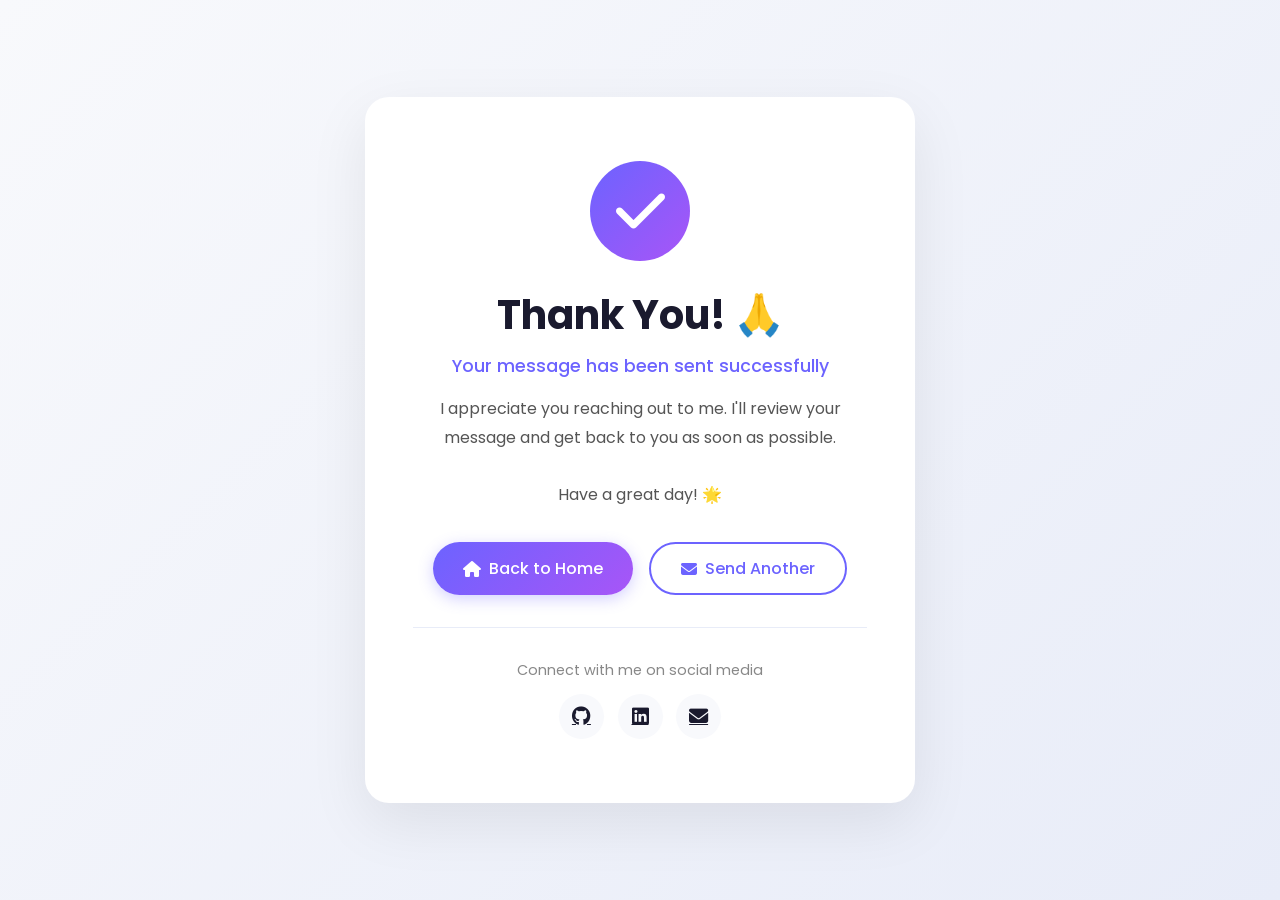
==== thank-you.html @ 38e4b90c "Added Thank You page and updated contact form" ====
<!DOCTYPE html>
<html lang="en">
<head>
    <meta charset="UTF-8">
    <meta name="viewport" content="width=device-width, initial-scale=1.0">
    <title>Thank You | Chaiti Das</title>
    
    <!-- Google Font -->
    <link rel="preconnect" href="https://fonts.googleapis.com">
    <link rel="preconnect" href="https://fonts.gstatic.com" crossorigin>
    <link href="https://fonts.googleapis.com/css2?family=Poppins:wght@300;400;500;600;700;800&display=swap" rel="stylesheet">
    
    <!-- Font Awesome -->
    <link rel="stylesheet" href="https://cdnjs.cloudflare.com/ajax/libs/font-awesome/6.7.2/css/all.min.css">
    
    <style>
        /*================ RESET =================*/
        * {
            margin: 0;
            padding: 0;
            box-sizing: border-box;
        }
        
        body {
            font-family: 'Poppins', sans-serif;
            min-height: 100vh;
            display: flex;
            justify-content: center;
            align-items: center;
            background: linear-gradient(135deg, #f8f9fc 0%, #e8ecf8 100%);
            padding: 20px;
        }
        
        /*================ THANK YOU CONTAINER =================*/
        .thankyou-container {
            background: #ffffff;
            padding: 4rem 3rem;
            border-radius: 24px;
            text-align: center;
            max-width: 550px;
            width: 100%;
            box-shadow: 0 20px 60px rgba(0, 0, 0, 0.08);
            animation: fadeInUp 0.6s ease;
        }
        
        @keyframes fadeInUp {
            from {
                opacity: 0;
                transform: translateY(30px);
            }
            to {
                opacity: 1;
                transform: translateY(0);
            }
        }
        
        /*================ ICON =================*/
        .success-icon {
            width: 100px;
            height: 100px;
            background: linear-gradient(135deg, #6c63ff, #a855f7);
            border-radius: 50%;
            display: flex;
            align-items: center;
            justify-content: center;
            margin: 0 auto 1.5rem;
            animation: popIn 0.5s ease 0.3s both;
        }
        
        @keyframes popIn {
            0% {
                transform: scale(0);
            }
            50% {
                transform: scale(1.2);
            }
            100% {
                transform: scale(1);
            }
        }
        
        .success-icon i {
            font-size: 3.5rem;
            color: #fff;
        }
        
        /*================ TYPOGRAPHY =================*/
        .thankyou-container h1 {
            font-size: 2.5rem;
            font-weight: 700;
            color: #1a1a2e;
            margin-bottom: 0.5rem;
        }
        
        .thankyou-container .subtitle {
            font-size: 1.1rem;
            color: #6c63ff;
            font-weight: 500;
            margin-bottom: 1rem;
        }
        
        .thankyou-container .message {
            font-size: 1rem;
            color: #555;
            line-height: 1.8;
            margin-bottom: 2rem;
        }
        
        /*================ BUTTONS =================*/
        .btn-group {
            display: flex;
            gap: 1rem;
            justify-content: center;
            flex-wrap: wrap;
        }
        
        .btn {
            display: inline-flex;
            align-items: center;
            gap: 0.5rem;
            padding: 12px 30px;
            border-radius: 50px;
            font-weight: 500;
            font-size: 1rem;
            text-decoration: none;
            transition: all 0.3s ease;
            cursor: pointer;
            border: none;
        }
        
        .btn-primary {
            background: linear-gradient(135deg, #6c63ff, #a855f7);
            color: #fff;
            box-shadow: 0 4px 15px rgba(108, 99, 255, 0.3);
        }
        
        .btn-primary:hover {
            transform: translateY(-3px);
            box-shadow: 0 8px 25px rgba(108, 99, 255, 0.4);
        }
        
        .btn-secondary {
            background: transparent;
            color: #6c63ff;
            border: 2px solid #6c63ff;
        }
        
        .btn-secondary:hover {
            background: #6c63ff;
            color: #fff;
            transform: translateY(-3px);
        }
        
        /*================ SOCIAL ICONS =================*/
        .social-share {
            margin-top: 2rem;
            padding-top: 2rem;
            border-top: 1px solid #e8ecf8;
        }
        
        .social-share p {
            font-size: 0.9rem;
            color: #888;
            margin-bottom: 0.8rem;
        }
        
        .social-share a {
            display: inline-flex;
            width: 45px;
            height: 45px;
            border-radius: 50%;
            background: #f8f9fc;
            align-items: center;
            justify-content: center;
            color: #1a1a2e;
            font-size: 1.2rem;
            transition: all 0.3s ease;
            margin: 0 0.3rem;
        }
        
        .social-share a:hover {
            background: #6c63ff;
            color: #fff;
            transform: translateY(-5px);
        }
        
        /*================ RESPONSIVE =================*/
        @media (max-width: 480px) {
            .thankyou-container {
                padding: 2.5rem 1.5rem;
            }
            
            .thankyou-container h1 {
                font-size: 2rem;
            }
            
            .success-icon {
                width: 80px;
                height: 80px;
            }
            
            .success-icon i {
                font-size: 2.8rem;
            }
            
            .btn-group {
                flex-direction: column;
                align-items: center;
            }
            
            .btn {
                width: 100%;
                justify-content: center;
            }
        }
    </style>
</head>
<body>
    
    <div class="thankyou-container">
        <!-- Success Icon -->
        <div class="success-icon">
            <i class="fa-solid fa-check"></i>
        </div>
        
        <!-- Title -->
        <h1>Thank You! 🙏</h1>
        <p class="subtitle">Your message has been sent successfully</p>
        
        <!-- Message -->
        <p class="message">
            I appreciate you reaching out to me. I'll review your message 
            and get back to you as soon as possible. 
            <br><br>
            Have a great day! 🌟
        </p>
        
        <!-- Buttons -->
        <div class="btn-group">
            <a href="index.html" class="btn btn-primary">
                <i class="fa-solid fa-house"></i>
                Back to Home
            </a>
            <a href="index.html#contact" class="btn btn-secondary">
                <i class="fa-solid fa-envelope"></i>
                Send Another
            </a>
        </div>
        
        <!-- Social Share -->
        <div class="social-share">
            <p>Connect with me on social media</p>
            <div>
                <a href="https://github.com/dchaity" target="_blank">
                    <i class="fab fa-github"></i>
                </a>
                <a href="https://www.linkedin.com/in/chaity-das-682bb32a3" target="_blank">
                    <i class="fab fa-linkedin"></i>
                </a>
                <a href="mailto:dchaity240@gmail.com">
                    <i class="fa-solid fa-envelope"></i>
                </a>
            </div>
        </div>
    </div>
    
</body>
</html>
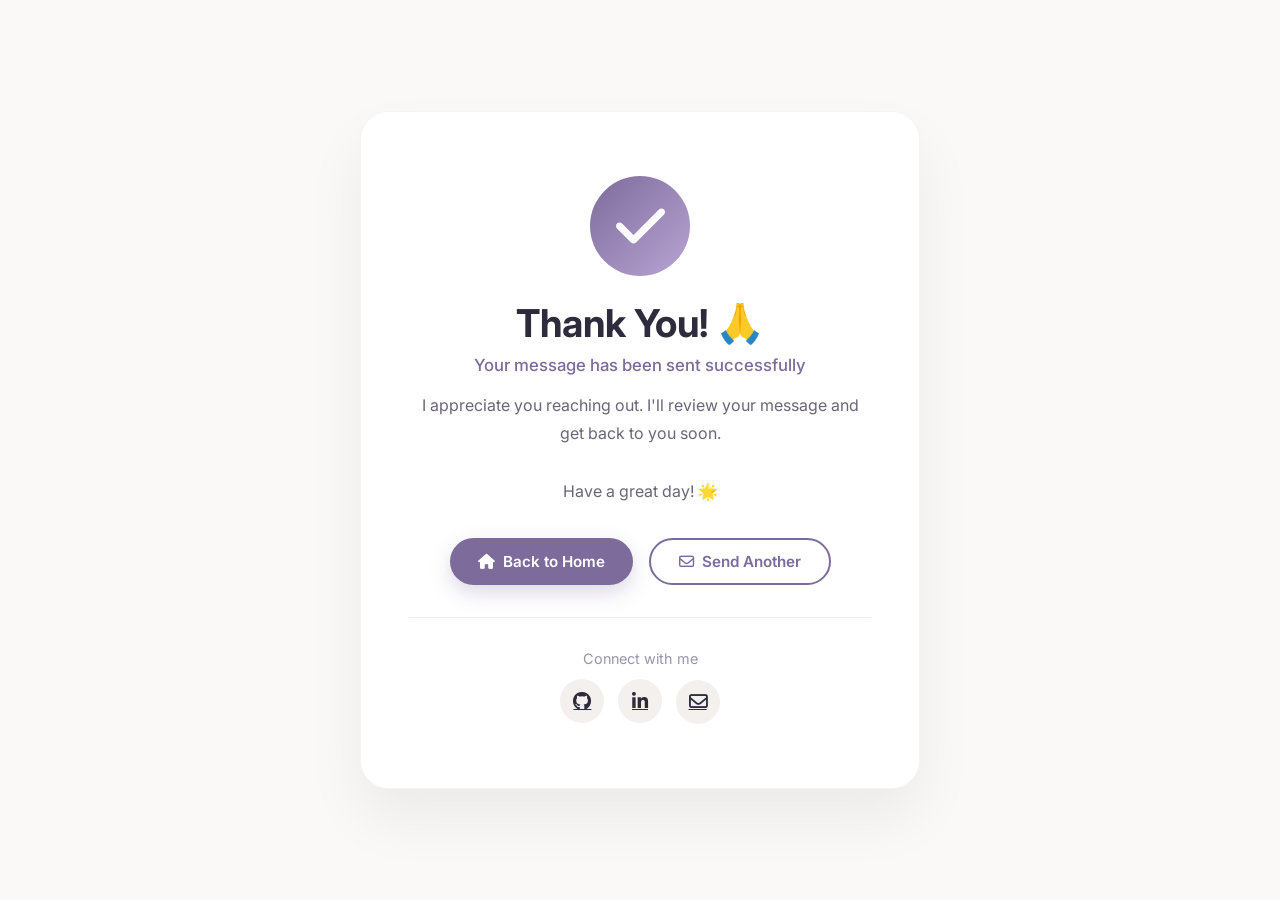
==== commit 0cd9e90e: "Portfolio redesign with light theme" ====
--- a/thank-you.html
+++ b/thank-you.html
@@ -1,268 +1,113 @@
 <!DOCTYPE html>
 <html lang="en">
 <head>
-    <meta charset="UTF-8">
-    <meta name="viewport" content="width=device-width, initial-scale=1.0">
-    <title>Thank You | Chaiti Das</title>
-    
-    <!-- Google Font -->
-    <link rel="preconnect" href="https://fonts.googleapis.com">
-    <link rel="preconnect" href="https://fonts.gstatic.com" crossorigin>
-    <link href="https://fonts.googleapis.com/css2?family=Poppins:wght@300;400;500;600;700;800&display=swap" rel="stylesheet">
-    
-    <!-- Font Awesome -->
-    <link rel="stylesheet" href="https://cdnjs.cloudflare.com/ajax/libs/font-awesome/6.7.2/css/all.min.css">
-    
-    <style>
-        /*================ RESET =================*/
-        * {
-            margin: 0;
-            padding: 0;
-            box-sizing: border-box;
-        }
-        
-        body {
-            font-family: 'Poppins', sans-serif;
-            min-height: 100vh;
-            display: flex;
-            justify-content: center;
-            align-items: center;
-            background: linear-gradient(135deg, #f8f9fc 0%, #e8ecf8 100%);
-            padding: 20px;
-        }
-        
-        /*================ THANK YOU CONTAINER =================*/
-        .thankyou-container {
-            background: #ffffff;
-            padding: 4rem 3rem;
-            border-radius: 24px;
-            text-align: center;
-            max-width: 550px;
-            width: 100%;
-            box-shadow: 0 20px 60px rgba(0, 0, 0, 0.08);
-            animation: fadeInUp 0.6s ease;
-        }
-        
-        @keyframes fadeInUp {
-            from {
-                opacity: 0;
-                transform: translateY(30px);
-            }
-            to {
-                opacity: 1;
-                transform: translateY(0);
-            }
-        }
-        
-        /*================ ICON =================*/
-        .success-icon {
-            width: 100px;
-            height: 100px;
-            background: linear-gradient(135deg, #6c63ff, #a855f7);
-            border-radius: 50%;
-            display: flex;
-            align-items: center;
-            justify-content: center;
-            margin: 0 auto 1.5rem;
-            animation: popIn 0.5s ease 0.3s both;
-        }
-        
-        @keyframes popIn {
-            0% {
-                transform: scale(0);
-            }
-            50% {
-                transform: scale(1.2);
-            }
-            100% {
-                transform: scale(1);
-            }
-        }
-        
-        .success-icon i {
-            font-size: 3.5rem;
-            color: #fff;
-        }
-        
-        /*================ TYPOGRAPHY =================*/
-        .thankyou-container h1 {
-            font-size: 2.5rem;
-            font-weight: 700;
-            color: #1a1a2e;
-            margin-bottom: 0.5rem;
-        }
-        
-        .thankyou-container .subtitle {
-            font-size: 1.1rem;
-            color: #6c63ff;
-            font-weight: 500;
-            margin-bottom: 1rem;
-        }
-        
-        .thankyou-container .message {
-            font-size: 1rem;
-            color: #555;
-            line-height: 1.8;
-            margin-bottom: 2rem;
-        }
-        
-        /*================ BUTTONS =================*/
-        .btn-group {
-            display: flex;
-            gap: 1rem;
-            justify-content: center;
-            flex-wrap: wrap;
-        }
-        
-        .btn {
-            display: inline-flex;
-            align-items: center;
-            gap: 0.5rem;
-            padding: 12px 30px;
-            border-radius: 50px;
-            font-weight: 500;
-            font-size: 1rem;
-            text-decoration: none;
-            transition: all 0.3s ease;
-            cursor: pointer;
-            border: none;
-        }
-        
-        .btn-primary {
-            background: linear-gradient(135deg, #6c63ff, #a855f7);
-            color: #fff;
-            box-shadow: 0 4px 15px rgba(108, 99, 255, 0.3);
-        }
-        
-        .btn-primary:hover {
-            transform: translateY(-3px);
-            box-shadow: 0 8px 25px rgba(108, 99, 255, 0.4);
-        }
-        
-        .btn-secondary {
-            background: transparent;
-            color: #6c63ff;
-            border: 2px solid #6c63ff;
-        }
-        
-        .btn-secondary:hover {
-            background: #6c63ff;
-            color: #fff;
-            transform: translateY(-3px);
-        }
-        
-        /*================ SOCIAL ICONS =================*/
-        .social-share {
-            margin-top: 2rem;
-            padding-top: 2rem;
-            border-top: 1px solid #e8ecf8;
-        }
-        
-        .social-share p {
-            font-size: 0.9rem;
-            color: #888;
-            margin-bottom: 0.8rem;
-        }
-        
-        .social-share a {
-            display: inline-flex;
-            width: 45px;
-            height: 45px;
-            border-radius: 50%;
-            background: #f8f9fc;
-            align-items: center;
-            justify-content: center;
-            color: #1a1a2e;
-            font-size: 1.2rem;
-            transition: all 0.3s ease;
-            margin: 0 0.3rem;
-        }
-        
-        .social-share a:hover {
-            background: #6c63ff;
-            color: #fff;
-            transform: translateY(-5px);
-        }
-        
-        /*================ RESPONSIVE =================*/
-        @media (max-width: 480px) {
-            .thankyou-container {
-                padding: 2.5rem 1.5rem;
-            }
-            
-            .thankyou-container h1 {
-                font-size: 2rem;
-            }
-            
-            .success-icon {
-                width: 80px;
-                height: 80px;
-            }
-            
-            .success-icon i {
-                font-size: 2.8rem;
-            }
-            
-            .btn-group {
-                flex-direction: column;
-                align-items: center;
-            }
-            
-            .btn {
-                width: 100%;
-                justify-content: center;
-            }
-        }
-    </style>
+  <meta charset="UTF-8">
+  <meta name="viewport" content="width=device-width, initial-scale=1.0">
+  <title>Thank You | Chaiti Das</title>
+  <link rel="preconnect" href="https://fonts.googleapis.com">
+  <link rel="preconnect" href="https://fonts.gstatic.com" crossorigin>
+  <link href="https://fonts.googleapis.com/css2?family=Inter:wght@300;400;500;600;700;800&display=swap" rel="stylesheet">
+  <link rel="stylesheet" href="https://cdnjs.cloudflare.com/ajax/libs/font-awesome/6.7.2/css/all.min.css">
+  <style>
+    * { margin: 0; padding: 0; box-sizing: border-box; }
+    body {
+      font-family: 'Inter', sans-serif;
+      min-height: 100vh;
+      display: flex;
+      justify-content: center;
+      align-items: center;
+      background: #faf9f7;
+      padding: 20px;
+    }
+    .thankyou-container {
+      background: #ffffff;
+      padding: 4rem 3rem;
+      border-radius: 28px;
+      text-align: center;
+      max-width: 560px;
+      width: 100%;
+      box-shadow: 0 30px 60px rgba(0,0,0,0.06);
+      animation: fadeInUp 0.6s ease;
+      border: 1px solid rgba(124,107,155,0.08);
+    }
+    @keyframes fadeInUp {
+      from { opacity: 0; transform: translateY(30px); }
+      to { opacity: 1; transform: translateY(0); }
+    }
+    .success-icon {
+      width: 100px; height: 100px;
+      background: linear-gradient(135deg, #7c6b9b, #b9a5d4);
+      border-radius: 50%;
+      display: flex; align-items: center; justify-content: center;
+      margin: 0 auto 1.5rem;
+      animation: popIn 0.5s ease 0.3s both;
+    }
+    @keyframes popIn {
+      0% { transform: scale(0); }
+      50% { transform: scale(1.2); }
+      100% { transform: scale(1); }
+    }
+    .success-icon i { font-size: 3.5rem; color: #fff; }
+    .thankyou-container h1 { font-size: 2.4rem; font-weight: 700; color: #2e2b3c; margin-bottom: 0.5rem; }
+    .subtitle { font-size: 1.05rem; color: #7c6b9b; font-weight: 500; margin-bottom: 1rem; }
+    .message { font-size: 1rem; color: #6b6578; line-height: 1.8; margin-bottom: 2rem; }
+    .btn-group { display: flex; gap: 1rem; justify-content: center; flex-wrap: wrap; }
+    .btn {
+      display: inline-flex; align-items: center; gap: 0.5rem;
+      padding: 12px 28px; border-radius: 60px;
+      font-weight: 600; font-size: 0.95rem; text-decoration: none;
+      transition: all 0.3s ease; cursor: pointer; border: none;
+    }
+    .btn-primary {
+      background: #7c6b9b; color: #fff;
+      box-shadow: 0 8px 20px rgba(124,107,155,0.25);
+    }
+    .btn-primary:hover { transform: translateY(-3px); background: #6a5a87; }
+    .btn-secondary {
+      background: transparent; color: #7c6b9b;
+      border: 2px solid #7c6b9b;
+    }
+    .btn-secondary:hover { background: #7c6b9b; color: #fff; transform: translateY(-3px); }
+    .social-share { margin-top: 2rem; padding-top: 2rem; border-top: 1px solid #f0eeea; }
+    .social-share p { font-size: 0.9rem; color: #9b94a8; margin-bottom: 0.8rem; }
+    .social-share a {
+      display: inline-flex; width: 44px; height: 44px;
+      border-radius: 50%; background: #f3f0ee;
+      align-items: center; justify-content: center;
+      color: #2e2b3c; font-size: 1.15rem;
+      transition: all 0.3s ease; margin: 0 0.3rem;
+    }
+    .social-share a:hover { background: #7c6b9b; color: #fff; transform: translateY(-5px); }
+    @media (max-width: 480px) {
+      .thankyou-container { padding: 2.5rem 1.5rem; }
+      .thankyou-container h1 { font-size: 1.9rem; }
+      .success-icon { width: 80px; height: 80px; }
+      .success-icon i { font-size: 2.6rem; }
+      .btn-group { flex-direction: column; }
+      .btn { width: 100%; justify-content: center; }
+    }
+  </style>
 </head>
 <body>
-    
-    <div class="thankyou-container">
-        <!-- Success Icon -->
-        <div class="success-icon">
-            <i class="fa-solid fa-check"></i>
-        </div>
-        
-        <!-- Title -->
-        <h1>Thank You! 🙏</h1>
-        <p class="subtitle">Your message has been sent successfully</p>
-        
-        <!-- Message -->
-        <p class="message">
-            I appreciate you reaching out to me. I'll review your message 
-            and get back to you as soon as possible. 
-            <br><br>
-            Have a great day! 🌟
-        </p>
-        
-        <!-- Buttons -->
-        <div class="btn-group">
-            <a href="index.html" class="btn btn-primary">
-                <i class="fa-solid fa-house"></i>
-                Back to Home
-            </a>
-            <a href="index.html#contact" class="btn btn-secondary">
-                <i class="fa-solid fa-envelope"></i>
-                Send Another
-            </a>
-        </div>
-        
-        <!-- Social Share -->
-        <div class="social-share">
-            <p>Connect with me on social media</p>
-            <div>
-                <a href="https://github.com/dchaity" target="_blank">
-                    <i class="fab fa-github"></i>
-                </a>
-                <a href="https://www.linkedin.com/in/chaity-das-682bb32a3" target="_blank">
-                    <i class="fab fa-linkedin"></i>
-                </a>
-                <a href="mailto:dchaity240@gmail.com">
-                    <i class="fa-solid fa-envelope"></i>
-                </a>
-            </div>
-        </div>
+  <div class="thankyou-container">
+    <div class="success-icon"><i class="fa-solid fa-check"></i></div>
+    <h1>Thank You! 🙏</h1>
+    <p class="subtitle">Your message has been sent successfully</p>
+    <p class="message">
+      I appreciate you reaching out. I'll review your message and get back to you soon.<br><br>Have a great day! 🌟
+    </p>
+    <div class="btn-group">
+      <a href="index.html" class="btn btn-primary"><i class="fa-solid fa-house"></i> Back to Home</a>
+      <a href="index.html#contact" class="btn btn-secondary"><i class="fa-regular fa-envelope"></i> Send Another</a>
     </div>
-    
+    <div class="social-share">
+      <p>Connect with me</p>
+      <div>
+        <a href="https://github.com/dchaity" target="_blank"><i class="fab fa-github"></i></a>
+        <a href="https://www.linkedin.com/in/chaity-das-682bb32a3" target="_blank"><i class="fab fa-linkedin-in"></i></a>
+        <a href="mailto:dchaity240@gmail.com"><i class="fa-regular fa-envelope"></i></a>
+      </div>
+    </div>
+  </div>
 </body>
 </html>
